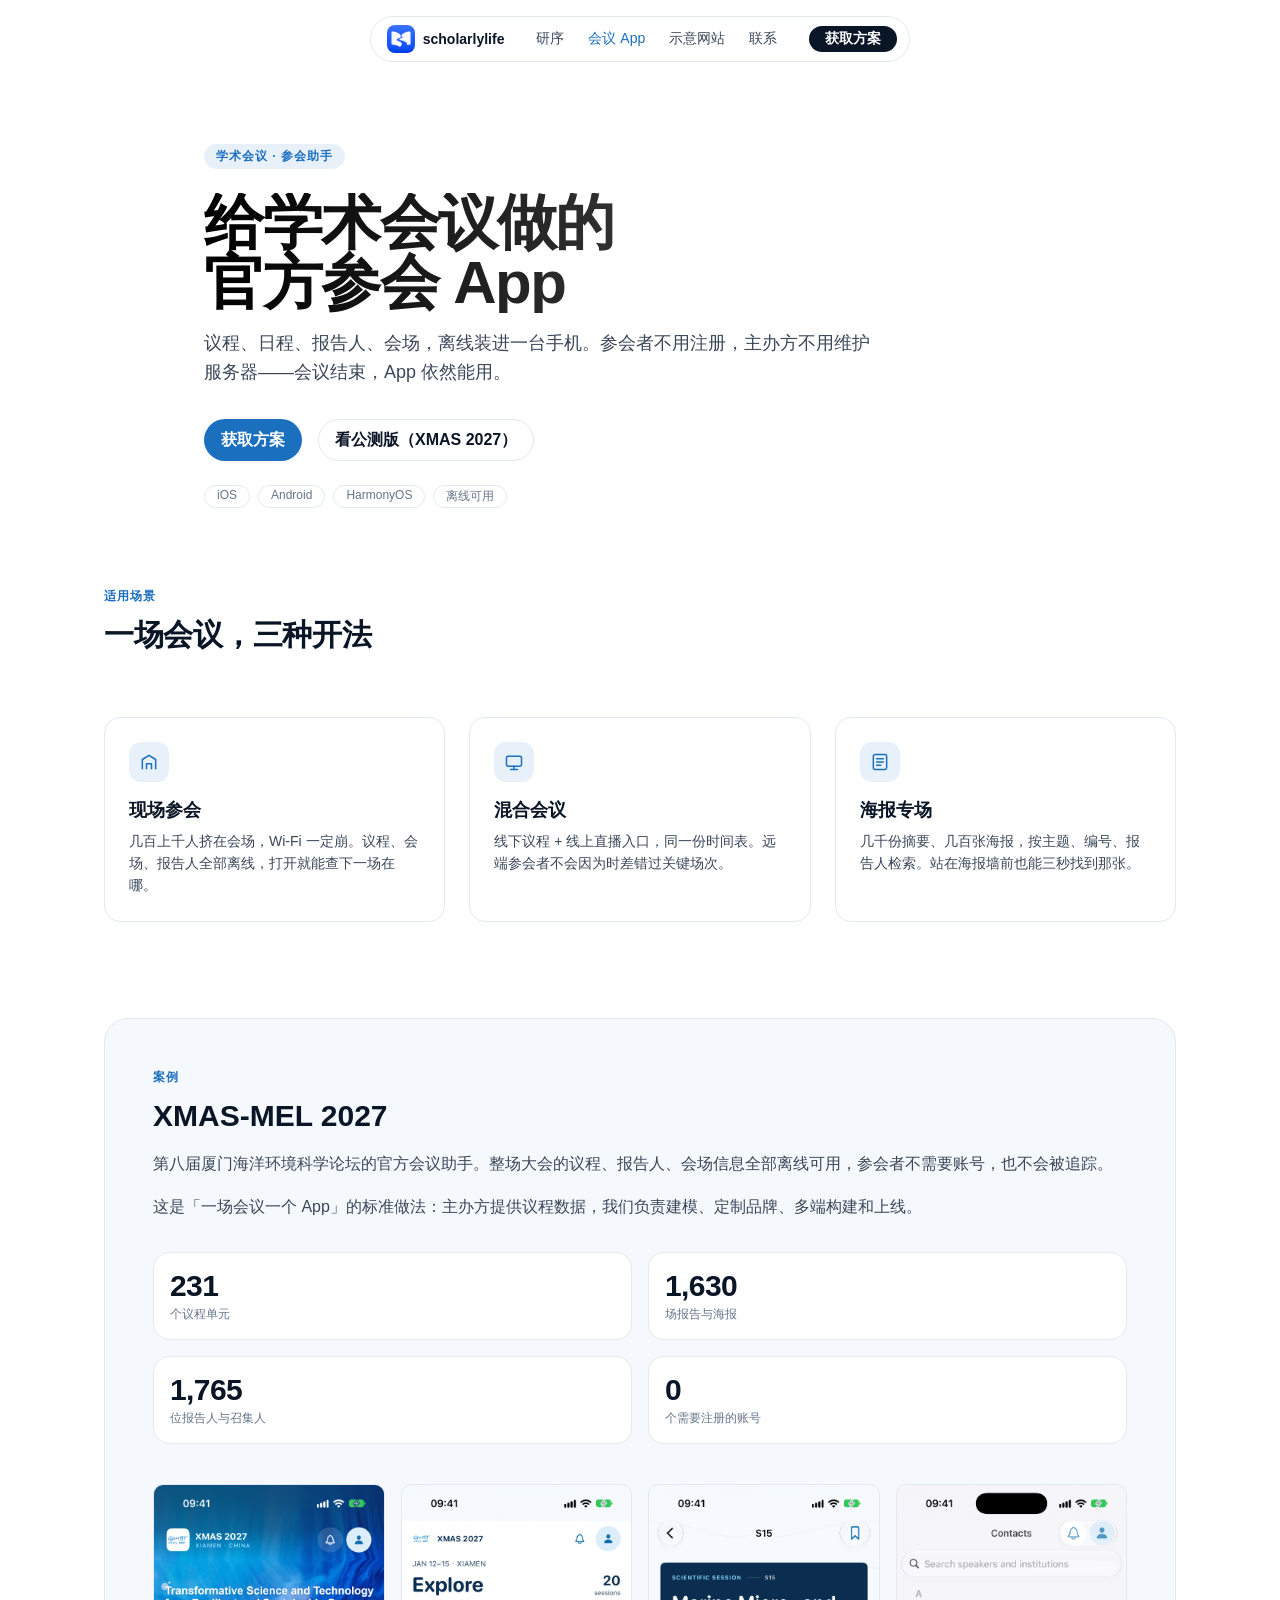
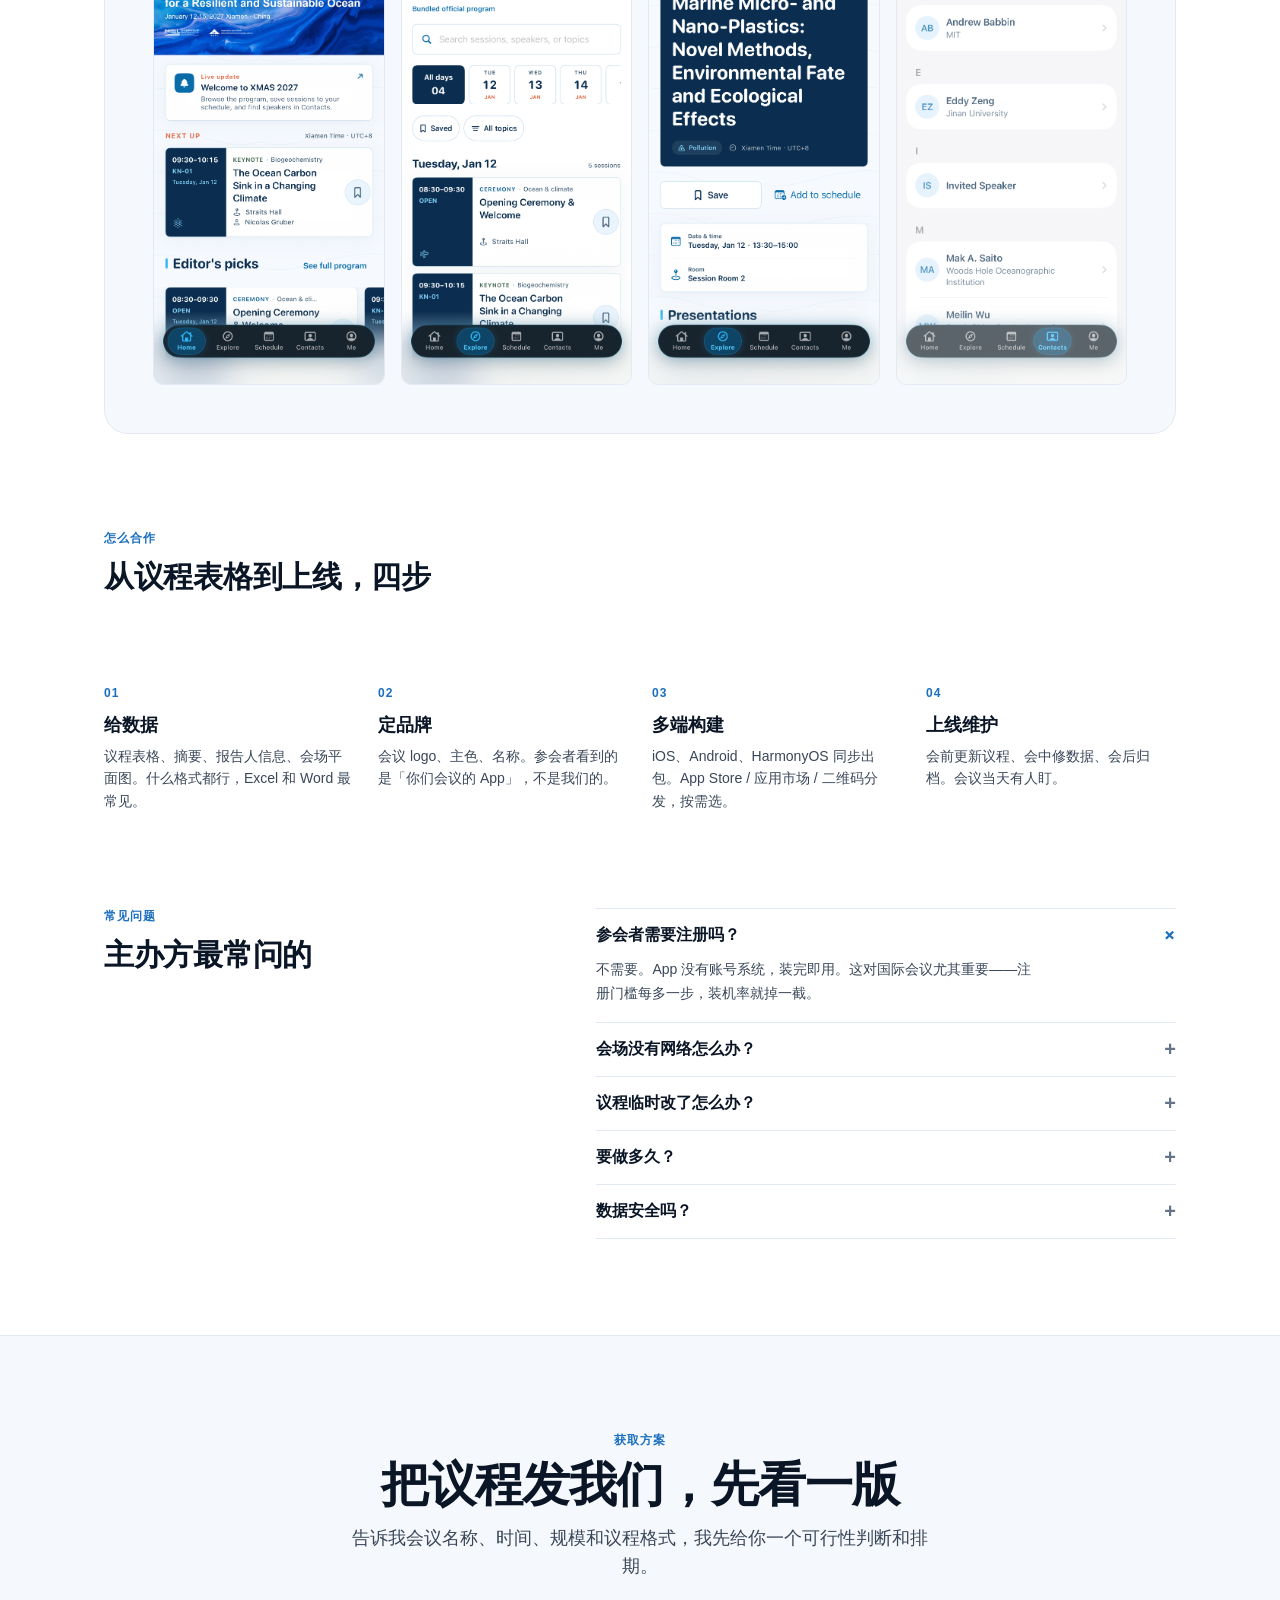
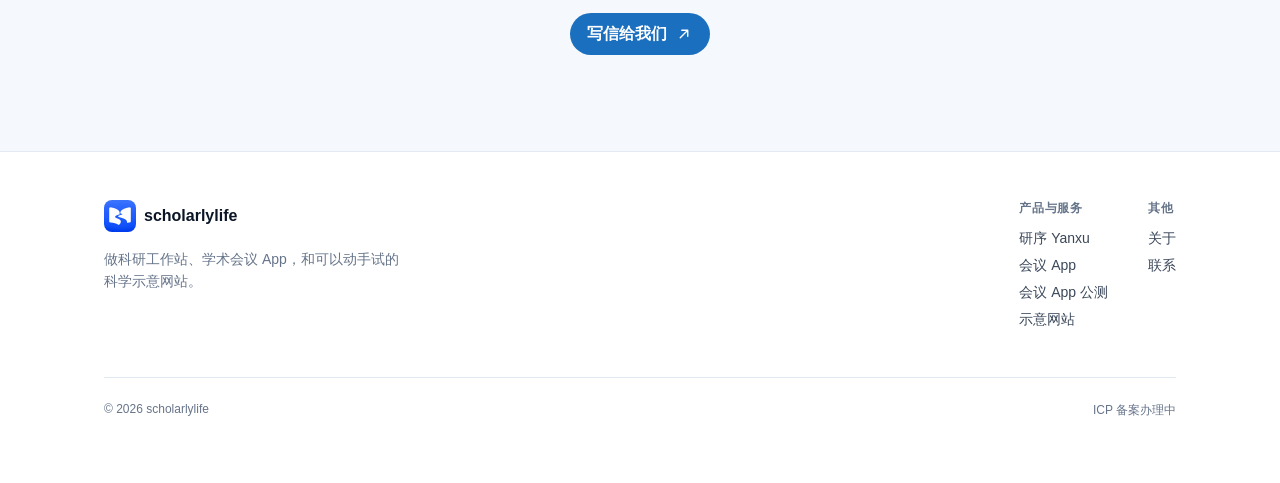
==== conference/index.html @ 8698202a "Split site into three lines: Yanxu, conference app, interactive science sites" ====
<!doctype html>
<html lang="zh-CN">
<head>
<meta charset="utf-8">
<meta name="viewport" content="width=device-width, initial-scale=1">
<title>会议 App — 给学术会议做的官方参会助手 · scholarlylife</title>
<meta name="description" content="给学术会议做的官方参会 App：议程、日程、报告人、会场，离线装进手机。参会者无需注册，主办方不用维护服务器。">
<link rel="icon" href="../assets/xmas-icon.png">
<link rel="stylesheet" href="../styles.css">
</head>
<body>

<nav class="nav">
  <div class="nav-inner">
    <a class="brand" href="../"><img src="../assets/yanxu-icon.png" alt=""><b>scholarlylife</b></a>
    <div class="nav-links">
      <a href="../yanxu/">研序</a>
      <a href="./" class="active">会议 App</a>
      <a href="../studio/">示意网站</a>
      <a href="../#contact">联系</a>
    </div>
    <a class="nav-cta" href="#contact">获取方案</a>
  </div>
</nav>

<header class="page-hero">
  <div class="wrap">
    <span class="eyebrow">学术会议 · 参会助手</span>
    <h1 class="heading-1">给学术会议做的<br>官方参会 App</h1>
    <p class="lede">议程、日程、报告人、会场，离线装进一台手机。参会者不用注册，主办方不用维护服务器——会议结束，App 依然能用。</p>
    <div class="hero-actions">
      <a class="btn btn-primary" href="#contact">获取方案</a>
      <a class="btn btn-ghost" href="https://testflight.apple.com/join/Vf8QCPkp" target="_blank" rel="noopener">看公测版（XMAS 2027）</a>
    </div>
    <div class="tags" style="margin-top:var(--s-300)">
      <span class="tag">iOS</span><span class="tag">Android</span>
      <span class="tag">HarmonyOS</span><span class="tag">离线可用</span>
    </div>
  </div>
</header>

<section style="padding-top:0">
  <div class="wrap">
    <div class="sec-head reveal">
      <div class="kicker">适用场景</div>
      <h2 class="heading-3">一场会议，三种开法</h2>
    </div>
    <div class="scenes">
      <article class="scene reveal">
        <div class="card-ico"><svg viewBox="0 0 24 24" fill="none" stroke="currentColor" stroke-width="1.8" stroke-linecap="round" stroke-linejoin="round"><path d="M4 20V9l8-5 8 5v11"/><path d="M9 20v-6h6v6"/></svg></div>
        <h3>现场参会</h3>
        <p>几百上千人挤在会场，Wi-Fi 一定崩。议程、会场、报告人全部离线，打开就能查下一场在哪。</p>
      </article>
      <article class="scene reveal">
        <div class="card-ico"><svg viewBox="0 0 24 24" fill="none" stroke="currentColor" stroke-width="1.8" stroke-linecap="round" stroke-linejoin="round"><rect x="3" y="5" width="18" height="12" rx="2"/><path d="M8 21h8M12 17v4"/></svg></div>
        <h3>混合会议</h3>
        <p>线下议程 + 线上直播入口，同一份时间表。远端参会者不会因为时差错过关键场次。</p>
      </article>
      <article class="scene reveal">
        <div class="card-ico"><svg viewBox="0 0 24 24" fill="none" stroke="currentColor" stroke-width="1.8" stroke-linecap="round" stroke-linejoin="round"><rect x="4" y="3" width="16" height="18" rx="2"/><path d="M8 8h8M8 12h8M8 16h5"/></svg></div>
        <h3>海报专场</h3>
        <p>几千份摘要、几百张海报，按主题、编号、报告人检索。站在海报墙前也能三秒找到那张。</p>
      </article>
    </div>
  </div>
</section>

<section style="padding-top:0">
  <div class="wrap">
    <div class="case-band reveal">
      <div class="case-head">
        <div>
          <span class="kicker">案例</span>
          <h3>XMAS-MEL 2027</h3>
          <p>第八届厦门海洋环境科学论坛的官方会议助手。整场大会的议程、报告人、会场信息全部离线可用，参会者不需要账号，也不会被追踪。</p>
          <p style="margin-top:var(--s-200)">这是「一场会议一个 App」的标准做法：主办方提供议程数据，我们负责建模、定制品牌、多端构建和上线。</p>
          <div class="case-stats-inline" style="margin-top:var(--s-400)">
            <div><b>231</b><span>个议程单元</span></div>
            <div><b>1,630</b><span>场报告与海报</span></div>
            <div><b>1,765</b><span>位报告人与召集人</span></div>
            <div><b>0</b><span>个需要注册的账号</span></div>
          </div>
        </div>
      </div>
      <div class="case-shots">
        <img src="../assets/xmas-01-home.png" alt="首页">
        <img src="../assets/xmas-02-program.png" alt="议程">
        <img src="../assets/xmas-03-session.png" alt="场次详情">
        <img src="../assets/xmas-04-contacts.png" alt="报告人">
      </div>
    </div>
  </div>
</section>

<section style="padding-top:0">
  <div class="wrap">
    <div class="sec-head reveal">
      <div class="kicker">怎么合作</div>
      <h2 class="heading-3">从议程表格到上线，四步</h2>
    </div>
    <div class="steps4">
      <div class="step reveal"><h3>给数据</h3><p>议程表格、摘要、报告人信息、会场平面图。什么格式都行，Excel 和 Word 最常见。</p></div>
      <div class="step reveal"><h3>定品牌</h3><p>会议 logo、主色、名称。参会者看到的是「你们会议的 App」，不是我们的。</p></div>
      <div class="step reveal"><h3>多端构建</h3><p>iOS、Android、HarmonyOS 同步出包。App Store / 应用市场 / 二维码分发，按需选。</p></div>
      <div class="step reveal"><h3>上线维护</h3><p>会前更新议程、会中修数据、会后归档。会议当天有人盯。</p></div>
    </div>
  </div>
</section>

<section style="padding-top:0" id="faq">
  <div class="wrap faq">
    <div class="reveal">
      <div class="kicker">常见问题</div>
      <h2 class="heading-3">主办方最常问的</h2>
    </div>
    <div class="faq-list reveal">
      <details open><summary>参会者需要注册吗？</summary><p>不需要。App 没有账号系统，装完即用。这对国际会议尤其重要——注册门槛每多一步，装机率就掉一截。</p></details>
      <details><summary>会场没有网络怎么办？</summary><p>不影响。议程、摘要、报告人、会场信息都在安装包里，离线可完成全部核心操作。</p></details>
      <details><summary>议程临时改了怎么办？</summary><p>会前通过版本更新同步；会中可以紧急修数据重新出包，也可以用配置下发做小范围修正。</p></details>
      <details><summary>要做多久？</summary><p>取决于议程规模和定制程度。一场几百场报告的会议，从拿到完整数据到上线通常按周计，具体看排期。</p></details>
      <details><summary>数据安全吗？</summary><p>参会者侧无账号、无追踪。主办方侧的摘要和报告人信息按约定范围使用，不做二次分发。</p></details>
    </div>
  </div>
</section>

<section class="contact" id="contact">
  <div class="wrap inner reveal">
    <div class="kicker">获取方案</div>
    <h2 class="heading-2">把议程发我们，先看一版</h2>
    <p>告诉我会议名称、时间、规模和议程格式，我先给你一个可行性判断和排期。</p>
    <a class="btn btn-primary" href="mailto:jiangzheng0332@163.com?subject=会议%20App%20定制">
      写信给我们
      <svg viewBox="0 0 24 24" width="18" height="18" fill="none" stroke="currentColor" stroke-width="1.8" stroke-linecap="round" stroke-linejoin="round"><path d="M7 17 17 7M9 7h8v8"/></svg>
    </a>
  </div>
</section>

<footer>
  <div class="wrap">
    <div class="foot-grid">
      <div>
        <div class="foot-brand"><img src="../assets/yanxu-icon.png" alt=""><b>scholarlylife</b></div>
        <p>做科研工作站、学术会议 App，和可以动手试的科学示意网站。</p>
      </div>
      <div class="foot-links">
        <div>
          <h4>产品与服务</h4>
          <ul>
            <li><a href="../yanxu/">研序 Yanxu</a></li>
            <li><a href="./">会议 App</a></li>
            <li><a href="https://testflight.apple.com/join/Vf8QCPkp" target="_blank" rel="noopener">会议 App 公测</a></li>
            <li><a href="../studio/">示意网站</a></li>
          </ul>
        </div>
        <div>
          <h4>其他</h4>
          <ul>
            <li><a href="../#about">关于</a></li>
            <li><a href="../#contact">联系</a></li>
          </ul>
        </div>
      </div>
    </div>
    <div class="foot-bottom">
      <span>© 2026 scholarlylife</span>
      <span>ICP 备案办理中</span>
    </div>
  </div>
</footer>

<script>
(function(){
  var els=document.querySelectorAll('.reveal');
  if(!('IntersectionObserver' in window)){els.forEach(function(e){e.classList.add('in')});return}
  var io=new IntersectionObserver(function(entries){
    entries.forEach(function(en){
      if(en.isIntersecting){en.target.classList.add('in');io.unobserve(en.target)}
    });
  },{rootMargin:'0px 0px -10% 0px',threshold:0.1});
  els.forEach(function(e){io.observe(e)});
})();
</script>
</body>
</html>
---- styles.css ----
:root{
  --ink:#0A1526; --ink-2:#3A4759; --ink-3:#66748A;
  --line:#E3E9F2; --bg:#FFFFFF; --bg-2:#F5F8FC; --bg-3:#0B1B33;
  --blue:#1B6FBF; --blue-2:#2E86C1; --blue-soft:#E8F1FA;
  --s-25:2px; --s-50:4px; --s-75:8px; --s-100:12px; --s-200:16px;
  --s-300:24px; --s-400:32px; --s-500:40px; --s-600:48px; --s-700:64px;
  --s-800:80px; --s-900:96px;
  --r-card:16px; --r-pill:999px;
  --ease:cubic-bezier(.22,1,.36,1);
  --font:"Manrope","SF Pro Text","PingFang SC","Hiragino Sans GB","Microsoft YaHei",sans-serif;
}
*{box-sizing:border-box;margin:0;padding:0}
html{scroll-behavior:smooth}
body{font-family:var(--font);background:var(--bg);color:var(--ink);-webkit-font-smoothing:antialiased;overflow-x:hidden}
img{max-width:100%;display:block}
a{color:inherit;text-decoration:none}

.heading-1{font-size:60px;line-height:1;font-weight:600;letter-spacing:-.025em}
.heading-2{font-size:48px;line-height:1;font-weight:600;letter-spacing:-.02em}
.heading-3{font-size:30px;line-height:1.2;font-weight:600;letter-spacing:-.01em}
.title-2{font-size:18px;line-height:1.55;font-weight:500}
.title-5{font-size:12px;line-height:1.33;font-weight:500}
.body-3{font-size:16px;line-height:1.5}
.body-6{font-size:14px;line-height:1.43}
.caption-4{font-size:12px;line-height:1.33;font-weight:500}
@media (max-width:900px){.heading-1{font-size:48px}.heading-2{font-size:34px}.heading-3{font-size:26px}}

.wrap{max-width:1120px;margin:0 auto;padding:0 var(--s-300)}

.nav{position:fixed;top:var(--s-200);left:0;right:0;z-index:60;display:flex;justify-content:center;padding:0 var(--s-200)}
.nav-inner{display:flex;align-items:center;gap:var(--s-400);padding:var(--s-75) var(--s-100) var(--s-75) var(--s-200);
  background:rgba(255,255,255,.84);backdrop-filter:blur(18px);-webkit-backdrop-filter:blur(18px);
  border:1px solid var(--line);border-radius:var(--r-pill)}
.brand{display:flex;align-items:center;gap:var(--s-75)}
.brand img{width:28px;height:28px;border-radius:8px}
.brand b{font-size:14px;font-weight:600}
.nav-links{display:flex;align-items:center;gap:var(--s-300)}
.nav-links a{font-size:14px;font-weight:500;color:var(--ink-2);transition:color .3s var(--ease)}
.nav-links a:hover{color:var(--blue)}
.nav-cta{font-size:14px;font-weight:600;color:#fff;background:var(--ink);padding:var(--s-50) var(--s-200);
  border-radius:var(--r-pill);transition:background .3s var(--ease)}
.nav-cta:hover{background:var(--blue)}
@media (max-width:760px){.nav-links{display:none}.nav-inner{gap:var(--s-200)}}

.btn{display:inline-flex;align-items:center;gap:var(--s-75);padding:var(--s-75) var(--s-200);
  border-radius:var(--r-pill);font-size:16px;font-weight:600;line-height:1.5;border:1px solid transparent;
  transition:transform .5s var(--ease),background .3s var(--ease),border-color .3s var(--ease)}
.btn-primary{background:var(--blue);color:#fff}
.btn-primary:hover{background:#155C9E;transform:translateY(-2px)}
.btn-ghost{border-color:var(--line);background:#fff}
.btn-ghost:hover{border-color:var(--ink-3);transform:translateY(-2px)}

.hero{padding:calc(var(--s-900) + var(--s-600)) 0 var(--s-800)}
.hero-grid{display:grid;grid-template-columns:1.05fr .95fr;gap:var(--s-700);align-items:center}
.eyebrow{display:inline-flex;align-items:center;gap:var(--s-50);font-size:12px;font-weight:600;
  letter-spacing:.08em;text-transform:uppercase;color:var(--blue);background:var(--blue-soft);
  padding:var(--s-50) var(--s-100);border-radius:var(--r-pill)}
.hero h1{margin:var(--s-300) 0 var(--s-200);max-width:680px;text-wrap:balance;
  background:linear-gradient(90deg,#000 0%,#666 100%);
  -webkit-background-clip:text;background-clip:text;color:transparent}
.hero .lede{max-width:600px;color:var(--ink-2);font-size:18px;line-height:1.6;text-wrap:pretty}
.hero-actions{display:flex;gap:var(--s-200);margin-top:var(--s-400);flex-wrap:wrap}

.stage{position:relative;display:flex;justify-content:center}
.phone{width:300px;border-radius:36px;background:#0B1B33;padding:10px;
  box-shadow:0 40px 80px -32px rgba(11,27,51,.45),0 0 0 1px rgba(255,255,255,.06) inset}
.phone img{border-radius:28px}
.float-card{position:absolute;bottom:var(--s-400);left:calc(50% - 240px);background:#fff;border:1px solid var(--line);
  border-radius:var(--r-card);padding:var(--s-200);box-shadow:0 24px 48px -24px rgba(11,27,51,.3);
  display:flex;align-items:center;gap:var(--s-100)}
.float-card b{display:block;font-size:20px;line-height:1.1;font-weight:600}
.float-card span{font-size:12px;color:var(--ink-3)}
@media (max-width:980px){
  .hero-grid{grid-template-columns:1fr;gap:var(--s-600)}
  .float-card{left:var(--s-200);bottom:var(--s-200)}
}

.stats{border-top:1px solid var(--line);border-bottom:1px solid var(--line);background:var(--bg-2)}
.stats-grid{display:grid;grid-template-columns:repeat(4,1fr);gap:var(--s-300);padding:var(--s-600) var(--s-300)}
.stat b{display:block;font-size:36px;line-height:1.1;font-weight:600;letter-spacing:-.02em}
.stat span{display:block;margin-top:var(--s-75);font-size:14px;color:var(--ink-3)}
@media (max-width:760px){.stats-grid{grid-template-columns:repeat(2,1fr)}}

section{padding:var(--s-900) 0}
.sec-head{max-width:680px;margin-bottom:var(--s-700)}
.sec-head h2{text-wrap:balance}
.sec-head p{margin-top:var(--s-200);color:var(--ink-2);font-size:18px;line-height:1.55;text-wrap:pretty}
.kicker{font-size:12px;font-weight:600;letter-spacing:.08em;text-transform:uppercase;color:var(--blue);margin-bottom:var(--s-100)}

.featured{display:grid;grid-template-columns:1.45fr .55fr;gap:var(--s-700);align-items:end}
.featured-side{display:flex;flex-direction:column;align-items:flex-start;gap:var(--s-300)}
.featured-copy{padding-top:var(--s-200)}
.featured-copy h3{font-size:30px;line-height:1.2;font-weight:600;margin:var(--s-100) 0 var(--s-200)}
.featured-copy p{color:var(--ink-2);font-size:16px;line-height:1.65;text-wrap:pretty}
.feat-list{list-style:none;margin:var(--s-300) 0;display:flex;flex-direction:column;gap:var(--s-100)}
.feat-list li{display:flex;gap:var(--s-100);font-size:14px;line-height:1.5;color:var(--ink-2)}
.feat-list svg{width:16px;height:16px;flex:none;margin-top:3px;color:var(--blue)}
.tags{display:flex;gap:var(--s-75);flex-wrap:wrap;margin-top:var(--s-200)}
.tag{font-size:12px;font-weight:500;color:var(--ink-3);border:1px solid var(--line);border-radius:var(--r-pill);padding:var(--s-25) var(--s-100)}
.shot-grid{display:grid;grid-template-columns:1fr 1fr;gap:var(--s-200)}
.shot-grid.four{grid-template-columns:repeat(4,1fr);margin-top:var(--s-700)}
.shot-grid figure{background:var(--bg-2);border:1px solid var(--line);border-radius:var(--r-card);padding:var(--s-100)}
.shot-grid.four figure{padding:var(--s-75)}
.shot-grid img{border-radius:10px}
@media (max-width:900px){.featured{grid-template-columns:1fr}.shot-grid.four{grid-template-columns:1fr 1fr}}

.cards{display:grid;grid-template-columns:repeat(3,1fr);gap:var(--s-300)}
.card{display:flex;flex-direction:column;gap:var(--s-200);padding:var(--s-300);
  border:1px solid var(--line);border-radius:var(--r-card);background:#fff;
  transition:transform .5s var(--ease),box-shadow .5s var(--ease),border-color .3s var(--ease)}
.card:hover{transform:translateY(-4px);box-shadow:0 24px 48px -32px rgba(11,27,51,.35);border-color:#CFDCEA}
.card-top{display:flex;align-items:center;justify-content:space-between}
.card-ico{width:40px;height:40px;border-radius:12px;background:var(--blue-soft);color:var(--blue);
  display:grid;place-items:center}
.card-ico svg{width:20px;height:20px}
.card .state{font-size:12px;font-weight:500;color:var(--ink-3);background:var(--bg-2);
  border:1px solid var(--line);border-radius:var(--r-pill);padding:var(--s-25) var(--s-100)}
.card h3{font-size:20px;font-weight:600}
.card p{font-size:14px;line-height:1.6;color:var(--ink-2);flex:1}
.card a{font-size:14px;font-weight:600;color:var(--blue);display:inline-flex;align-items:center;gap:var(--s-50)}
.card a svg{width:14px;height:14px;transition:transform .3s var(--ease)}
.card a:hover svg{transform:translateX(3px)}
@media (max-width:900px){.cards{grid-template-columns:1fr}}

.band{background:var(--bg-3);color:#fff}
.band-grid{display:grid;grid-template-columns:1fr 1fr;gap:var(--s-700);align-items:center}
.band h2{color:#fff}
.band .kicker{color:#8FC4EE}
.band p{color:#B9C6D8;font-size:16px;line-height:1.7}
.band a{color:#8FC4EE;text-decoration:underline;text-underline-offset:3px}
@media (max-width:900px){.band-grid{grid-template-columns:1fr;gap:var(--s-500)}}

.contact{background:var(--bg-2);border-top:1px solid var(--line);text-align:center}
.contact .inner{max-width:640px;margin:0 auto}
.contact h2{margin-bottom:var(--s-200)}
.contact p{color:var(--ink-2);font-size:18px;line-height:1.55;margin-bottom:var(--s-400)}

footer{border-top:1px solid var(--line);padding:var(--s-600) 0 var(--s-700)}
.foot-grid{display:flex;justify-content:space-between;gap:var(--s-500);flex-wrap:wrap}
.foot-brand{display:flex;align-items:center;gap:var(--s-75);margin-bottom:var(--s-200)}
.foot-brand img{width:32px;height:32px;border-radius:8px}
.foot-brand b{font-size:16px;font-weight:600}
footer p{font-size:14px;color:var(--ink-3);line-height:1.6;max-width:38ch}
.foot-links{display:flex;gap:var(--s-500);flex-wrap:wrap}
.foot-links h4{font-size:12px;font-weight:600;letter-spacing:.06em;text-transform:uppercase;color:var(--ink-3);margin-bottom:var(--s-100)}
.foot-links ul{list-style:none;display:flex;flex-direction:column;gap:var(--s-75)}
.foot-links a{font-size:14px;color:var(--ink-2)}
.foot-links a:hover{color:var(--blue)}
.foot-bottom{display:flex;justify-content:space-between;gap:var(--s-300);flex-wrap:wrap;
  margin-top:var(--s-600);padding-top:var(--s-300);border-top:1px solid var(--line);font-size:12px;color:var(--ink-3)}

.reveal{opacity:0;transform:translateY(32px);transition:opacity .7s var(--ease),transform .7s var(--ease)}
.reveal.in{opacity:1;transform:none}
@media (prefers-reduced-motion:reduce){
  .reveal{opacity:1;transform:none;transition:none}
  .btn:hover,.card:hover{transform:none}
}

/* ---- brand layout: centered hero + two products ---- */
.hero-center{text-align:center}
.hero-center .wrap{max-width:880px}
.hero-center h1{margin-left:auto;margin-right:auto}
.hero-center .lede{margin-left:auto;margin-right:auto;max-width:600px}
.hero-center .hero-actions{justify-content:center}

.duo{display:grid;grid-template-columns:1fr 1fr;gap:var(--s-300);padding-top:var(--s-400);padding-bottom:var(--s-800)}
.duo-card{display:flex;align-items:center;gap:var(--s-200);padding:var(--s-300);
  background:#fff;border:1px solid var(--line);border-radius:var(--r-card);
  transition:transform .5s var(--ease),box-shadow .5s var(--ease),border-color .3s var(--ease)}
.duo-card:hover{transform:translateY(-4px);box-shadow:0 24px 48px -32px rgba(11,27,51,.35);border-color:#CFDCEA}
.duo-card img{width:56px;height:56px;border-radius:14px;flex:none}
.duo-card h3{font-size:20px;font-weight:600;margin-bottom:var(--s-25)}
.duo-card p{font-size:14px;line-height:1.5;color:var(--ink-2)}
.duo-card svg{width:18px;height:18px;flex:none;color:var(--ink-3);transition:transform .3s var(--ease),color .3s var(--ease)}
.duo-card:hover svg{transform:translateX(4px);color:var(--blue)}
@media (max-width:760px){.duo{grid-template-columns:1fr}}

.split{display:grid;grid-template-columns:1.05fr .95fr;gap:var(--s-700);align-items:center}
.split.reverse{grid-template-columns:.95fr 1.05fr}
.split-copy h3{font-size:30px;line-height:1.2;font-weight:600;margin-bottom:var(--s-200)}
.split-copy p{color:var(--ink-2);font-size:16px;line-height:1.7;text-wrap:pretty}
@media (max-width:900px){.split,.split.reverse{grid-template-columns:1fr;gap:var(--s-600)}}

.feature-cards{display:grid;grid-template-columns:1fr;gap:var(--s-200)}
.fcard{background:#fff;border:1px solid var(--line);border-radius:var(--r-card);padding:var(--s-300);
  transition:border-color .3s var(--ease)}
.fcard:hover{border-color:#CFDCEA}
.fcard h4{font-size:18px;font-weight:600;margin:var(--s-200) 0 var(--s-75)}
.fcard p{font-size:14px;line-height:1.6;color:var(--ink-2)}

.privacy-strip{margin-top:var(--s-700);display:flex;align-items:center;justify-content:space-between;
  gap:var(--s-500);background:var(--blue-soft);border-radius:var(--r-card);padding:var(--s-400)}
.privacy-strip h4{font-size:18px;font-weight:600;margin-bottom:var(--s-75)}
.privacy-strip p{font-size:14px;line-height:1.6;color:var(--ink-2);max-width:60ch}
@media (max-width:760px){.privacy-strip{flex-direction:column;align-items:flex-start}}

.case-stats{display:grid;grid-template-columns:1fr 1fr;gap:var(--s-300)}
.case-stats div{background:var(--bg-2);border:1px solid var(--line);border-radius:var(--r-card);padding:var(--s-300)}
.case-stats b{display:block;font-size:36px;line-height:1.1;font-weight:600;letter-spacing:-.02em}
.case-stats span{display:block;margin-top:var(--s-75);font-size:14px;color:var(--ink-3)}

#conference .shot-grid.four{margin-bottom:var(--s-700)}

/* duo cards with beta pills */
.duo-card{align-items:flex-start}
.duo-title h3{transition:color .3s var(--ease)}
.duo-title:hover h3{color:var(--blue)}
.duo-beta{display:inline-flex;align-items:center;gap:6px;margin-top:var(--s-100);
  font-size:12px;font-weight:600;color:var(--blue);
  background:var(--blue-soft);border-radius:var(--r-pill);padding:var(--s-50) var(--s-100);
  transition:background .3s var(--ease),color .3s var(--ease)}
.duo-beta:hover{background:var(--blue);color:#fff}
.duo-beta svg{width:12px;height:12px}
.cta-row{display:flex;gap:var(--s-200);flex-wrap:wrap;margin-top:var(--s-300)}

.duo-card{align-items:center}
.duo-text{flex:1}
.duo-beta{margin-top:0;flex:none}
@media (max-width:760px){.duo-card{flex-wrap:wrap}.duo-beta{margin-left:72px}}

/* ================= P0 subpages ================= */
.page-hero{padding:calc(var(--s-900) + var(--s-600)) 0 var(--s-800)}
.page-hero .wrap{max-width:920px}
.page-hero h1{margin:var(--s-300) 0 var(--s-200);text-wrap:balance;
  background:linear-gradient(90deg,#000 0%,#666 100%);
  -webkit-background-clip:text;background-clip:text;color:transparent}
.page-hero .lede{max-width:680px;color:var(--ink-2);font-size:18px;line-height:1.6;text-wrap:pretty}
.page-hero .hero-actions{margin-top:var(--s-400)}

.scenes{display:grid;grid-template-columns:repeat(3,1fr);gap:var(--s-300)}
.scene{padding:var(--s-300);border:1px solid var(--line);border-radius:var(--r-card);background:#fff;
  transition:transform .5s var(--ease),box-shadow .5s var(--ease),border-color .3s var(--ease)}
.scene:hover{transform:translateY(-4px);box-shadow:0 24px 48px -32px rgba(11,27,51,.35);border-color:#CFDCEA}
.scene h3{font-size:18px;font-weight:600;margin:var(--s-200) 0 var(--s-75)}
.scene p{font-size:14px;line-height:1.6;color:var(--ink-2)}
@media (max-width:900px){.scenes{grid-template-columns:1fr}}

.steps4{display:grid;grid-template-columns:repeat(4,1fr);gap:var(--s-300);counter-reset:s4}
.steps4 .step{padding-top:var(--s-300)}
.steps4 .step::before{counter-increment:s4;content:"0" counter(s4);
  font-size:12px;font-weight:600;letter-spacing:.08em;color:var(--blue)}
.steps4 .step h3{margin-top:var(--s-100)}
.step h3{font-size:18px;font-weight:600;margin-bottom:var(--s-75)}
.step p{font-size:14px;line-height:1.6;color:var(--ink-2)}
@media (max-width:900px){.steps4{grid-template-columns:1fr 1fr}}
@media (max-width:600px){.steps4{grid-template-columns:1fr}}

/* FAQ */
.faq{display:grid;grid-template-columns:.85fr 1.15fr;gap:var(--s-700)}
.faq-list{display:flex;flex-direction:column;border-top:1px solid var(--line)}
details{border-bottom:1px solid var(--line);padding:var(--s-200) 0}
summary{cursor:pointer;list-style:none;display:flex;justify-content:space-between;align-items:flex-start;
  gap:var(--s-200);font-size:16px;font-weight:600}
summary::-webkit-details-marker{display:none}
summary::marker{content:""}
summary::after{content:"+";font-size:20px;line-height:1;color:var(--ink-3);
  flex:none;transition:transform .3s var(--ease),color .3s var(--ease)}
details[open] summary::after{content:"+";transform:rotate(45deg);color:var(--blue)}
details p{margin-top:var(--s-100);font-size:14px;line-height:1.7;color:var(--ink-2);max-width:56ch}
@media (max-width:860px){.faq{grid-template-columns:1fr;gap:var(--s-500)}}

.case-band{background:var(--bg-2);border:1px solid var(--line);border-radius:24px;padding:var(--s-600)}
.case-head{display:grid;grid-template-columns:1fr;gap:var(--s-400)}
.case-head h3{font-size:30px;line-height:1.2;font-weight:600;margin:var(--s-100) 0 var(--s-200)}
.case-head p{font-size:16px;line-height:1.7;color:var(--ink-2)}
@media (max-width:900px){.case-head{gap:var(--s-400)}}
.case-stats-inline{display:grid;grid-template-columns:1fr 1fr;gap:var(--s-200)}
.case-stats-inline div{background:#fff;border:1px solid var(--line);border-radius:var(--r-card);padding:var(--s-200)}
.case-stats-inline b{display:block;font-size:30px;line-height:1.1;font-weight:600;letter-spacing:-.02em}
.case-stats-inline span{display:block;margin-top:var(--s-50);font-size:12px;color:var(--ink-3)}
.case-shots{display:grid;grid-template-columns:repeat(4,1fr);gap:var(--s-200);margin-top:var(--s-500)}
.case-shots img{border-radius:10px;border:1px solid var(--line)}
@media (max-width:900px){.case-shots{grid-template-columns:1fr 1fr}}

.case-visual{margin-top:var(--s-500)}
.case-visual img{width:100%;border-radius:12px;border:1px solid var(--line)}

.case-teaser-wide{grid-column:span 2;display:block;border-radius:var(--r-card);overflow:hidden;border:1px solid var(--line)}
.case-teaser-wide img{width:100%;display:block}

.prose{max-width:720px}
.prose p{font-size:16px;line-height:1.75;color:var(--ink-2);text-wrap:pretty}
.prose p + p{margin-top:var(--s-200)}
.prose h3{font-size:20px;font-weight:600;margin:var(--s-500) 0 var(--s-100)}

.pill-list{display:flex;gap:var(--s-75);flex-wrap:wrap}

/* ---- homepage trio ---- */
.trio{display:grid;grid-template-columns:repeat(3,1fr);gap:var(--s-300);padding-bottom:var(--s-800)}
.trio-card{display:flex;flex-direction:column;gap:var(--s-200);padding:var(--s-300);
  background:#fff;border:1px solid var(--line);border-radius:var(--r-card);
  transition:transform .5s var(--ease),box-shadow .5s var(--ease),border-color .3s var(--ease)}
.trio-card:hover{transform:translateY(-4px);box-shadow:0 24px 48px -32px rgba(11,27,51,.35);border-color:#CFDCEA}
.trio-top{display:flex;align-items:center;justify-content:space-between;gap:var(--s-100)}
.trio-top img{width:48px;height:48px;border-radius:12px}
.trio-glyph{width:48px;height:48px;border-radius:12px;background:var(--blue-soft);color:var(--blue);display:grid;place-items:center}
.trio-glyph svg{width:24px;height:24px}
.trio-tag{font-size:12px;font-weight:500;color:var(--ink-3);background:var(--bg-2);
  border:1px solid var(--line);border-radius:var(--r-pill);padding:var(--s-25) var(--s-100)}
.trio-card h3{font-size:20px;font-weight:600}
.trio-card p{font-size:14px;line-height:1.6;color:var(--ink-2);flex:1}
.trio-foot{display:flex;align-items:center;justify-content:space-between;gap:var(--s-100);
  font-size:12px;color:var(--ink-3)}
.trio-card .arrow{color:var(--ink-3);transition:transform .3s var(--ease),color .3s var(--ease)}
.trio-card:hover .arrow{transform:translateX(4px);color:var(--blue)}
@media (max-width:900px){.trio{grid-template-columns:1fr}}

/* ---- case teaser ---- */
.case-teaser{display:grid;grid-template-columns:1fr 1fr;gap:var(--s-700);align-items:center;
  padding:var(--s-600) 0;border-top:1px solid var(--line)}
.case-teaser:first-of-type{border-top:0}
.case-teaser-copy h3{font-size:30px;line-height:1.2;font-weight:600;margin:var(--s-100) 0 var(--s-200)}
.case-teaser-copy p{font-size:16px;line-height:1.7;color:var(--ink-2);max-width:48ch}
.text-link{display:inline-flex;align-items:center;gap:var(--s-75);margin-top:var(--s-300);
  font-size:16px;font-weight:600;color:var(--blue)}
.text-link span{transition:transform .3s var(--ease)}
.text-link:hover span{transform:translateX(4px)}
.case-teaser-shots{display:grid;grid-template-columns:1fr 1fr;gap:var(--s-200)}
.case-teaser-shots img{border-radius:12px;border:1px solid var(--line)}
.glyph-panel{grid-column:span 2;display:flex;flex-direction:column;align-items:center;justify-content:center;
  gap:var(--s-200);padding:var(--s-600);background:var(--bg-2);border:1px solid var(--line);border-radius:var(--r-card);
  color:var(--blue)}
.glyph-panel svg{width:64px;height:64px}
.glyph-panel span{font-size:14px;font-weight:500;color:var(--ink-2)}
@media (max-width:900px){.case-teaser{grid-template-columns:1fr;gap:var(--s-400)}}

/* 4-up feature cards on subpages */
.feature-cards4{display:grid;grid-template-columns:repeat(4,1fr);gap:var(--s-200)}
@media (max-width:1000px){.feature-cards4{grid-template-columns:1fr 1fr}}
@media (max-width:640px){.feature-cards4{grid-template-columns:1fr}}
.nav-links a.active{color:var(--blue)}

/* overflow guards: grid tracks must be able to shrink below image intrinsic width */
.case-teaser,.case-teaser-shots,.case-shots,.case-head,.case-visual,.trio,.scenes,.stats-grid,.feature-cards4,.steps4,.faq,.band-grid,.shot-grid,.case-stats-inline{
  grid-template-columns:repeat(auto-fit,minmax(0,1fr));
}
.case-teaser{grid-template-columns:repeat(2,minmax(0,1fr))}
.case-teaser-shots{grid-template-columns:repeat(2,minmax(0,1fr))}
.case-shots{grid-template-columns:repeat(4,minmax(0,1fr))}
.trio{grid-template-columns:repeat(3,minmax(0,1fr))}
.scenes{grid-template-columns:repeat(3,minmax(0,1fr))}
.stats-grid{grid-template-columns:repeat(4,minmax(0,1fr))}
.band-grid{grid-template-columns:repeat(2,minmax(0,1fr))}
.case-stats-inline{grid-template-columns:repeat(2,minmax(0,1fr))}
.faq{grid-template-columns:.85fr 1.15fr}
.case-teaser > *,.case-teaser-shots > *,.case-shots > *,.case-head > *,.trio > *,.scenes > *,.case-stats-inline > *{min-width:0}
.case-teaser-shots img,.case-shots img,.case-visual img,.case-teaser-wide img,.shot-grid img{width:100%;height:auto}
@media (max-width:900px){
  .case-teaser{grid-template-columns:minmax(0,1fr)}
  .trio,.scenes,.band-grid,.faq{grid-template-columns:minmax(0,1fr)}
  .case-shots{grid-template-columns:repeat(2,minmax(0,1fr))}
}
@media (max-width:760px){
  .stats-grid{grid-template-columns:repeat(2,minmax(0,1fr))}
  .steps4{grid-template-columns:repeat(2,minmax(0,1fr))}
}
@media (max-width:600px){
  .steps4{grid-template-columns:minmax(0,1fr)}
  .case-shots{grid-template-columns:repeat(2,minmax(0,1fr))}
}

@media (max-width:600px){
  .case-stats-inline b{font-size:22px;letter-spacing:0}
  .case-stats-inline div{padding:var(--s-200)}
  .case-band{padding:var(--s-300)}
}

/* feature cards must wrap before they get narrow */
.feature-cards4{grid-template-columns:repeat(4,minmax(0,1fr))}
@media (max-width:1100px){.feature-cards4{grid-template-columns:repeat(2,minmax(0,1fr))}}
@media (max-width:600px){.feature-cards4{grid-template-columns:minmax(0,1fr)}}
@media (max-width:600px){.case-stats-inline{grid-template-columns:minmax(0,1fr)}}
@media (min-width:901px){.case-teaser{grid-template-columns:.86fr 1.14fr}}
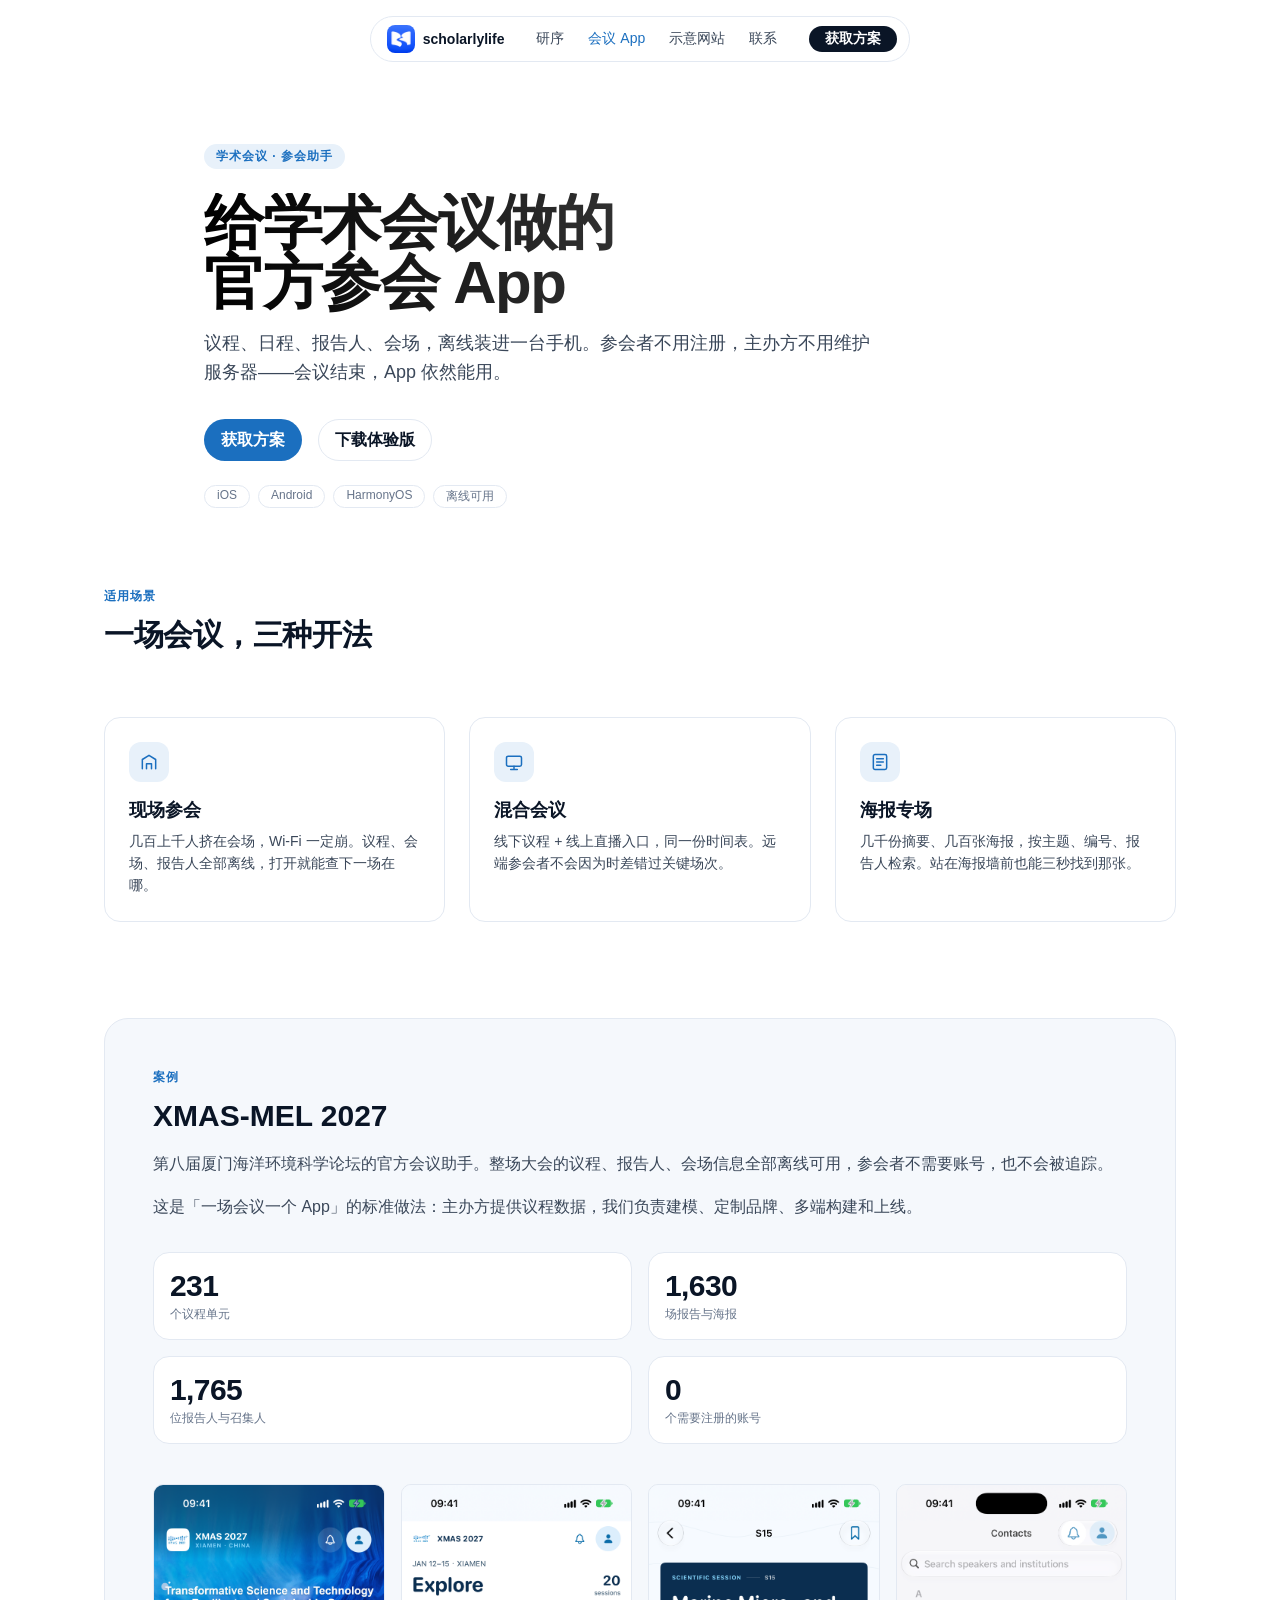
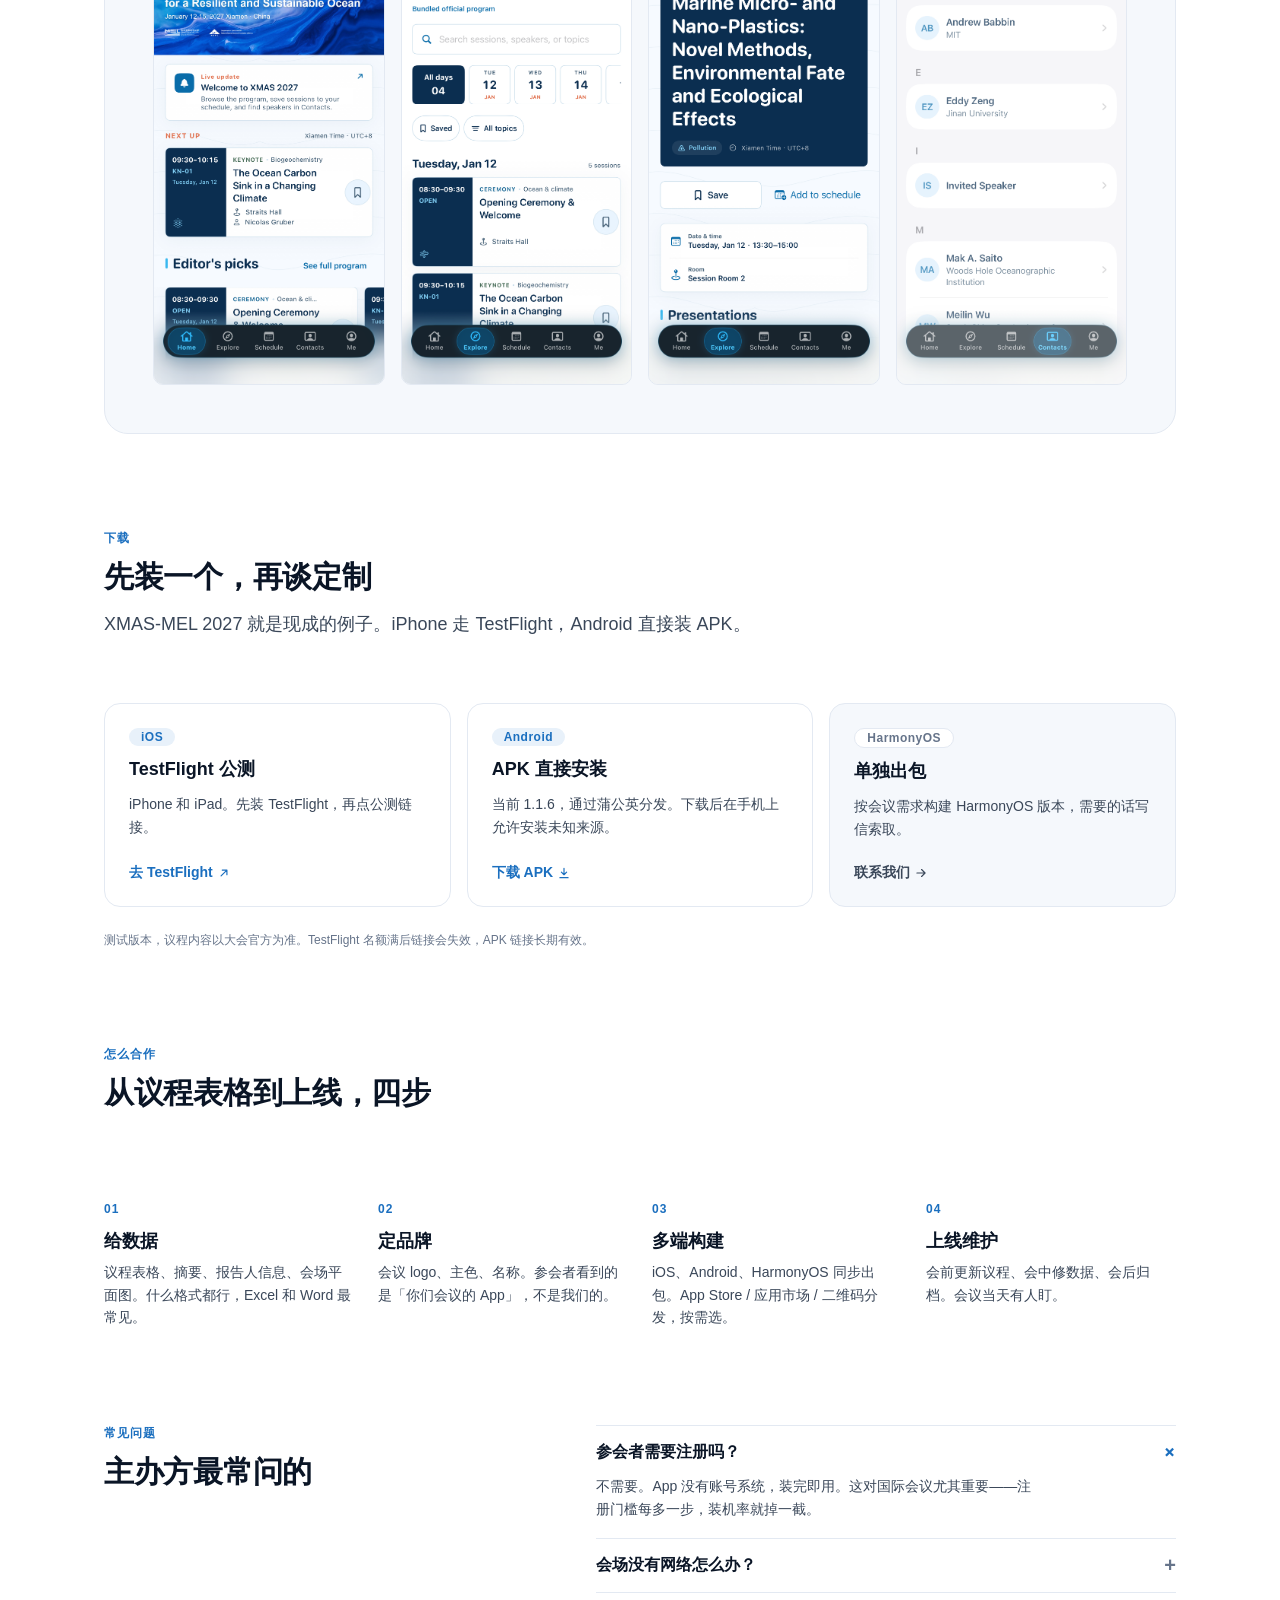
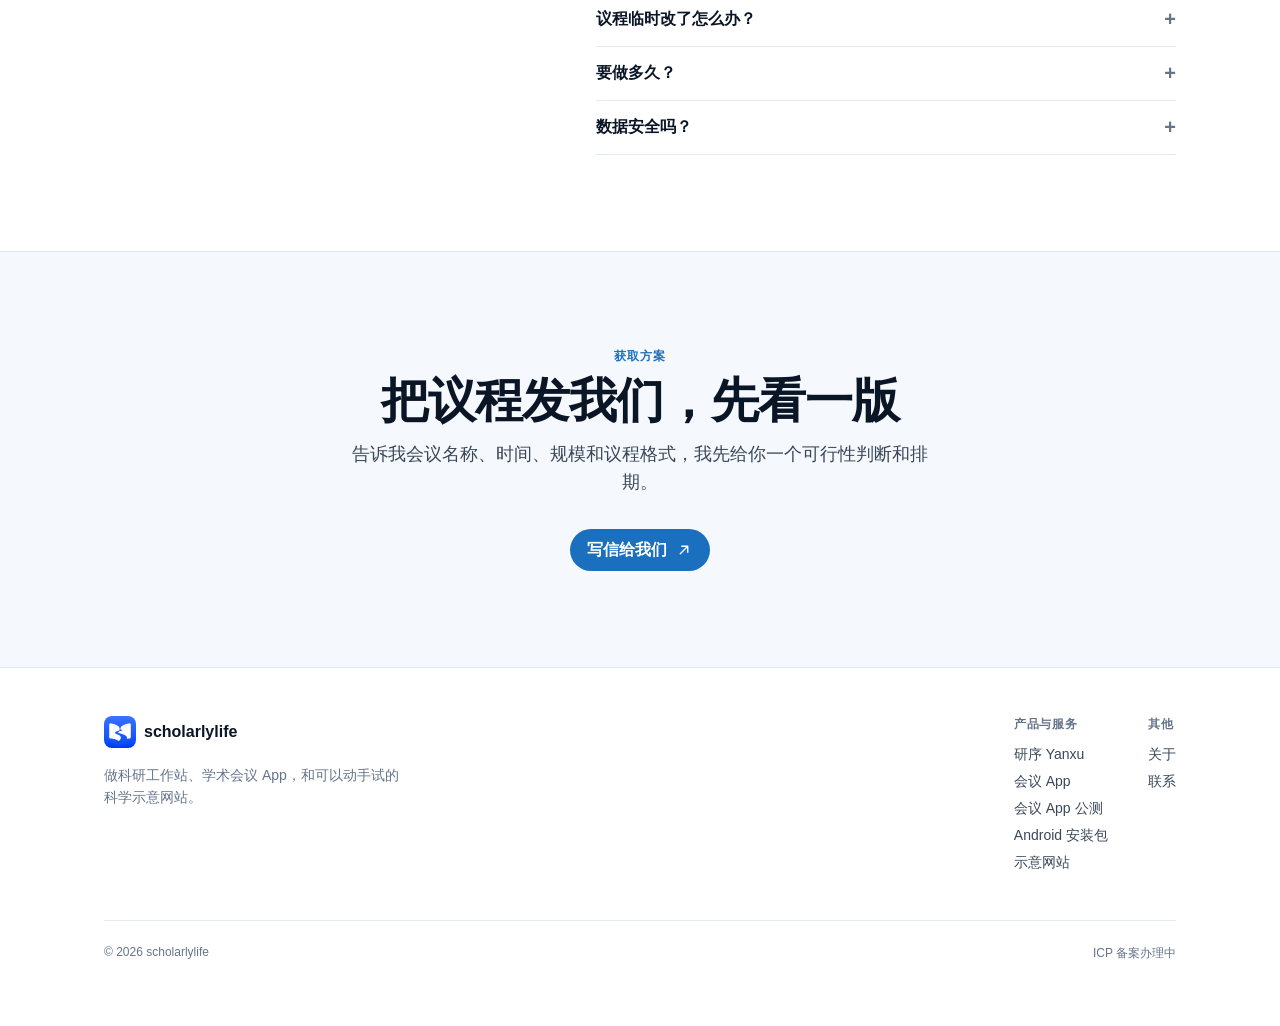
==== commit 2a91721c: "Add XMAS Android APK download via Pgyer" ====
--- a/conference/index.html
+++ b/conference/index.html
@@ -30,7 +30,7 @@
     <p class="lede">议程、日程、报告人、会场，离线装进一台手机。参会者不用注册，主办方不用维护服务器——会议结束，App 依然能用。</p>
     <div class="hero-actions">
       <a class="btn btn-primary" href="#contact">获取方案</a>
-      <a class="btn btn-ghost" href="https://testflight.apple.com/join/Vf8QCPkp" target="_blank" rel="noopener">看公测版（XMAS 2027）</a>
+      <a class="btn btn-ghost" href="#download">下载体验版</a>
     </div>
     <div class="tags" style="margin-top:var(--s-300)">
       <span class="tag">iOS</span><span class="tag">Android</span>
@@ -92,6 +92,47 @@
   </div>
 </section>
 
+<section id="download" style="padding-top:0">
+  <div class="wrap">
+    <div class="sec-head reveal">
+      <div class="kicker">下载</div>
+      <h2 class="heading-3">先装一个，再谈定制</h2>
+      <p>XMAS-MEL 2027 就是现成的例子。iPhone 走 TestFlight，Android 直接装 APK。</p>
+    </div>
+
+    <div class="download-grid">
+      <a class="download-card reveal" href="https://testflight.apple.com/join/Vf8QCPkp" target="_blank" rel="noopener">
+        <span class="dl-tag">iOS</span>
+        <h3>TestFlight 公测</h3>
+        <p>iPhone 和 iPad。先装 TestFlight，再点公测链接。</p>
+        <span class="dl-cta">去 TestFlight
+          <svg viewBox="0 0 24 24" width="14" height="14" fill="none" stroke="currentColor" stroke-width="2" stroke-linecap="round" stroke-linejoin="round"><path d="M7 17 17 7M9 7h8v8"/></svg>
+        </span>
+      </a>
+
+      <a class="download-card reveal" href="https://www.pgyer.com/xmas-android" target="_blank" rel="noopener">
+        <span class="dl-tag">Android</span>
+        <h3>APK 直接安装</h3>
+        <p>当前 1.1.6，通过蒲公英分发。下载后在手机上允许安装未知来源。</p>
+        <span class="dl-cta">下载 APK
+          <svg viewBox="0 0 24 24" width="14" height="14" fill="none" stroke="currentColor" stroke-width="2" stroke-linecap="round" stroke-linejoin="round"><path d="M12 4v11M7.5 10.5 12 15l4.5-4.5M5 20h14"/></svg>
+        </span>
+      </a>
+
+      <a class="download-card muted reveal" href="mailto:jiangzheng0332@163.com?subject=HarmonyOS%20%E7%89%88%E6%9C%AC">
+        <span class="dl-tag">HarmonyOS</span>
+        <h3>单独出包</h3>
+        <p>按会议需求构建 HarmonyOS 版本，需要的话写信索取。</p>
+        <span class="dl-cta">联系我们
+          <svg viewBox="0 0 24 24" width="14" height="14" fill="none" stroke="currentColor" stroke-width="2" stroke-linecap="round" stroke-linejoin="round"><path d="M5 12h14M13 6l6 6-6 6"/></svg>
+        </span>
+      </a>
+    </div>
+
+    <p class="download-note">测试版本，议程内容以大会官方为准。TestFlight 名额满后链接会失效，APK 链接长期有效。</p>
+  </div>
+</section>
+
 <section style="padding-top:0">
   <div class="wrap">
     <div class="sec-head reveal">
@@ -149,6 +190,7 @@
             <li><a href="../yanxu/">研序 Yanxu</a></li>
             <li><a href="./">会议 App</a></li>
             <li><a href="https://testflight.apple.com/join/Vf8QCPkp" target="_blank" rel="noopener">会议 App 公测</a></li>
+            <li><a href="https://www.pgyer.com/xmas-android" target="_blank" rel="noopener">Android 安装包</a></li>
             <li><a href="../studio/">示意网站</a></li>
           </ul>
         </div>
--- a/styles.css
+++ b/styles.css
@@ -18,6 +18,7 @@
 .heading-1{font-size:60px;line-height:1;font-weight:600;letter-spacing:-.025em}
 .heading-2{font-size:48px;line-height:1;font-weight:600;letter-spacing:-.02em}
 .heading-3{font-size:30px;line-height:1.2;font-weight:600;letter-spacing:-.01em}
+.heading-1,.heading-2,.heading-3{word-break:keep-all;overflow-wrap:anywhere}
 .title-2{font-size:18px;line-height:1.55;font-weight:500}
 .title-5{font-size:12px;line-height:1.33;font-weight:500}
 .body-3{font-size:16px;line-height:1.5}
@@ -370,4 +371,65 @@
 @media (max-width:1100px){.feature-cards4{grid-template-columns:repeat(2,minmax(0,1fr))}}
 @media (max-width:600px){.feature-cards4{grid-template-columns:minmax(0,1fr)}}
 @media (max-width:600px){.case-stats-inline{grid-template-columns:minmax(0,1fr)}}
+
+/* Yanxu product page */
+.hero-split .hero-split-grid{
+  max-width:1120px;
+  display:grid;
+  grid-template-columns:minmax(0,1fr) 360px;
+  gap:var(--s-800);
+  align-items:center;
+}
+.device{width:100%;max-width:340px;margin:0 auto;padding:10px;border-radius:44px;
+  background:#0B1B33;box-shadow:0 40px 80px -40px rgba(11,27,51,.5)}
+.device img{width:100%;display:block;border-radius:36px}
+.device.small{max-width:300px}
+
+.shots4{display:grid;grid-template-columns:repeat(4,minmax(0,1fr));gap:var(--s-300)}
+.shot-card{margin:0;display:flex;flex-direction:column;gap:var(--s-200)}
+.shot-card img{width:100%;border-radius:24px;border:1px solid var(--line);background:#fff}
+.shot-card h3{font-size:18px;line-height:1.3;font-weight:600;margin-bottom:var(--s-50)}
+.shot-card p{font-size:14px;line-height:1.6;color:var(--ink-2)}
+
+.digest-band{display:grid;grid-template-columns:320px minmax(0,1fr);gap:var(--s-700);
+  align-items:center;background:var(--bg-2);border:1px solid var(--line);
+  border-radius:24px;padding:var(--s-600)}
+
+/* conference download cards */
+.download-grid{display:grid;grid-template-columns:repeat(3,minmax(0,1fr));gap:var(--s-200)}
+.download-card{display:flex;flex-direction:column;gap:var(--s-100);padding:var(--s-300);
+  border:1px solid var(--line);border-radius:var(--r-card);background:#fff;
+  transition:transform .5s var(--ease),box-shadow .5s var(--ease),border-color .3s var(--ease)}
+.download-card:hover{transform:translateY(-4px);box-shadow:0 24px 48px -32px rgba(11,27,51,.35);border-color:#CFDCEA}
+.download-card.muted{background:var(--bg-2)}
+.dl-tag{align-self:flex-start;font-size:12px;font-weight:600;letter-spacing:.04em;color:var(--blue);
+  background:var(--blue-soft);border-radius:var(--r-pill);padding:var(--s-25) var(--s-100)}
+.download-card.muted .dl-tag{color:var(--ink-3);background:#fff;border:1px solid var(--line)}
+.download-card h3{font-size:18px;line-height:1.3;font-weight:600}
+.download-card p{font-size:14px;line-height:1.6;color:var(--ink-2);flex:1}
+.dl-cta{display:inline-flex;align-items:center;gap:var(--s-50);margin-top:var(--s-100);
+  font-size:14px;font-weight:600;color:var(--blue)}
+.download-card.muted .dl-cta{color:var(--ink-2)}
+.download-note{margin-top:var(--s-300);font-size:12px;line-height:1.6;color:var(--ink-3)}
+
+@media (max-width:1100px){.shots4{grid-template-columns:repeat(2,minmax(0,1fr))}}
+@media (max-width:900px){
+  .hero-split .hero-split-grid{grid-template-columns:minmax(0,1fr);gap:var(--s-600)}
+  .digest-band{grid-template-columns:minmax(0,1fr);gap:var(--s-500);padding:var(--s-400)}
+  .download-grid{grid-template-columns:minmax(0,1fr)}
+}
+@media (max-width:700px){
+  .shots4{
+    display:flex;
+    gap:var(--s-200);
+    overflow-x:auto;
+    scroll-snap-type:x mandatory;
+    -webkit-overflow-scrolling:touch;
+    margin:0 calc(-1 * var(--s-300));
+    padding:0 var(--s-300) var(--s-75);
+  }
+  .shot-card{flex:0 0 78%;scroll-snap-align:start}
+  .shot-card img{border-radius:20px}
+}
 @media (min-width:901px){.case-teaser{grid-template-columns:.86fr 1.14fr}}
+.trio-top img.mark-wide{background:#fff;border:1px solid var(--line);padding:6px;object-fit:contain}
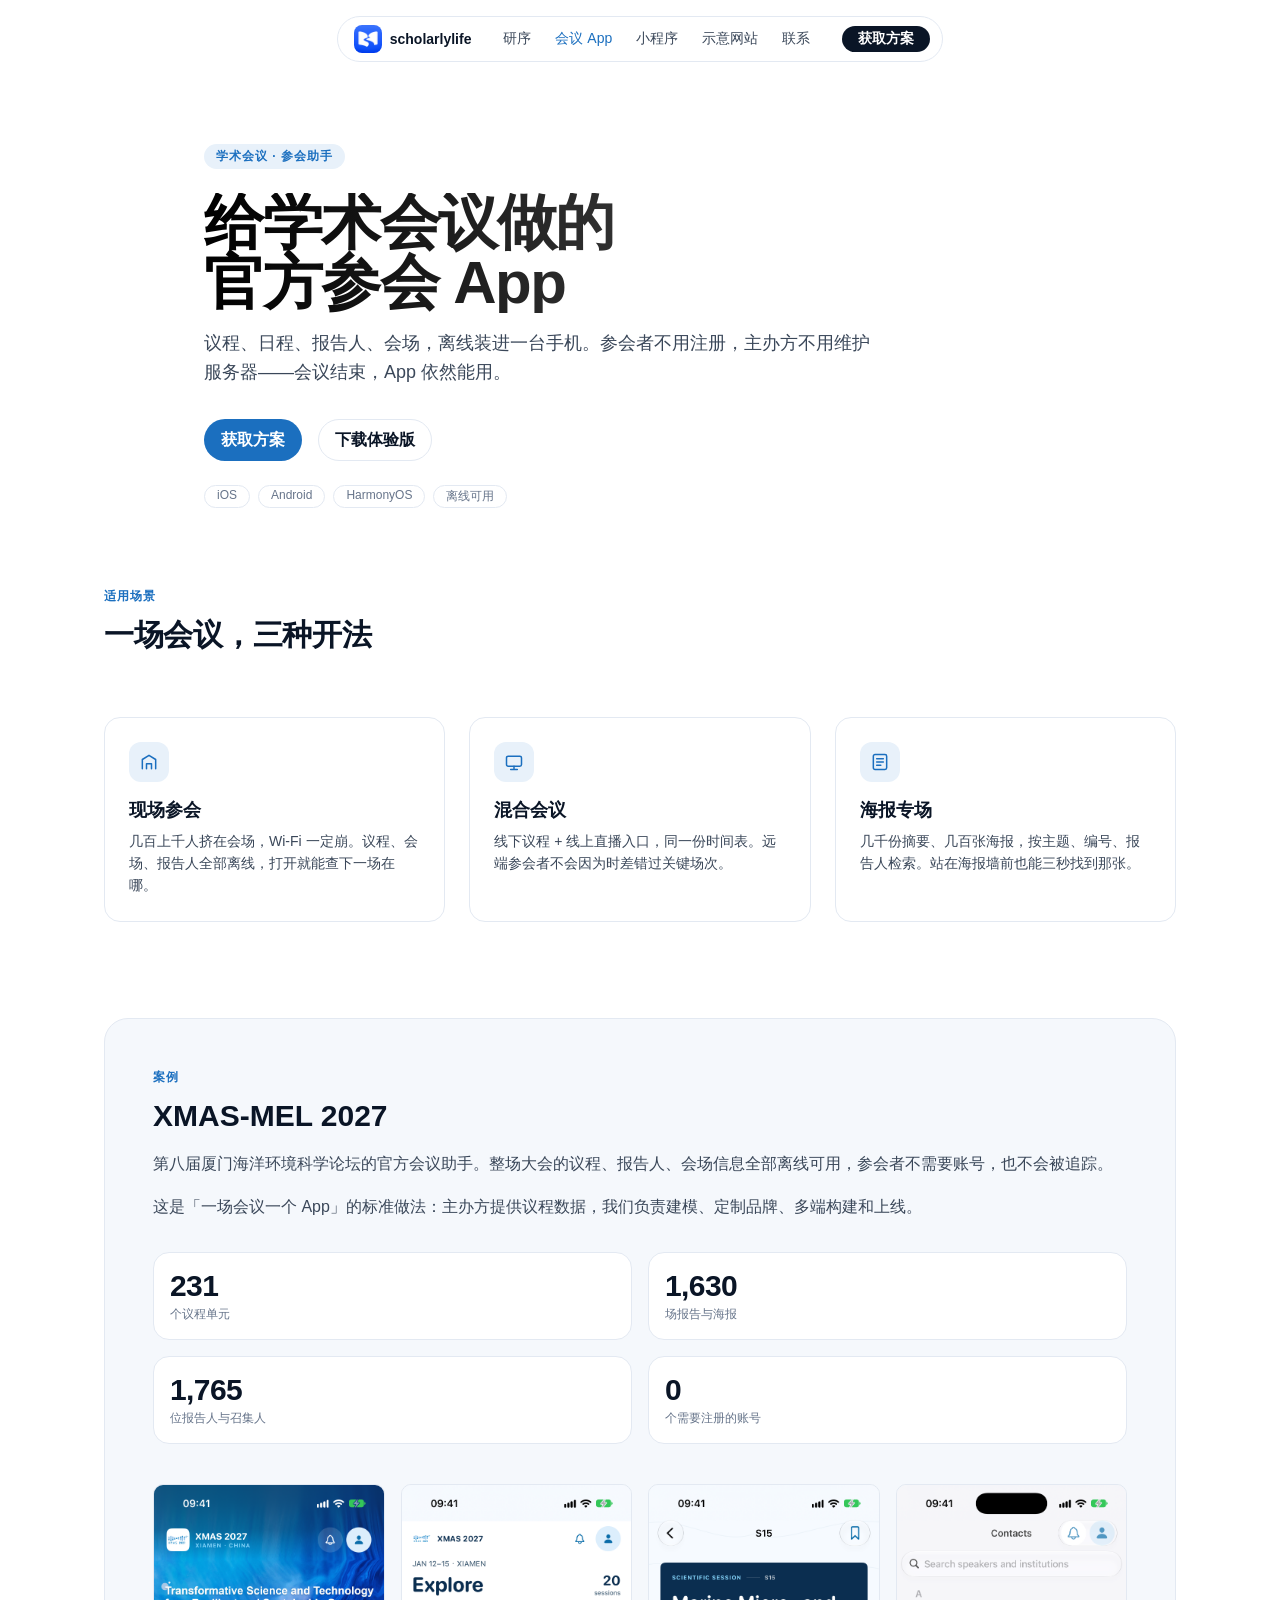
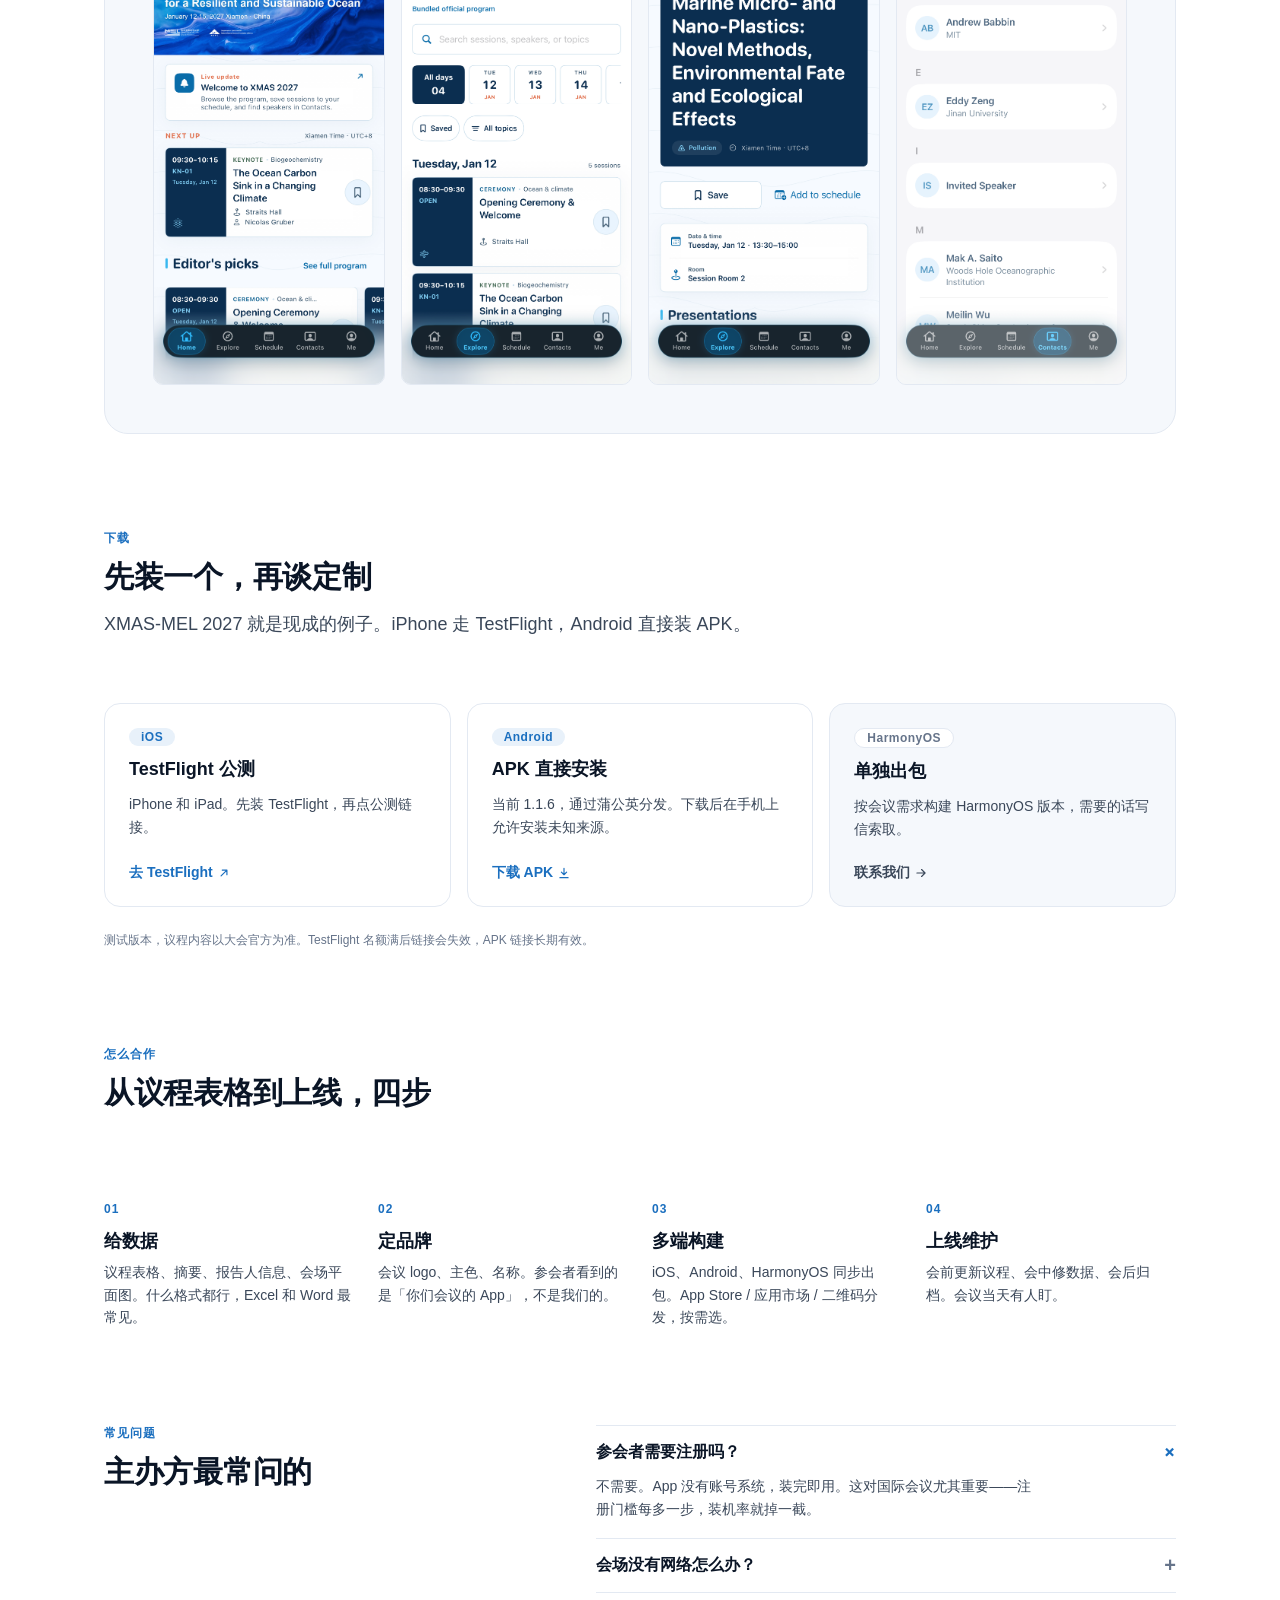
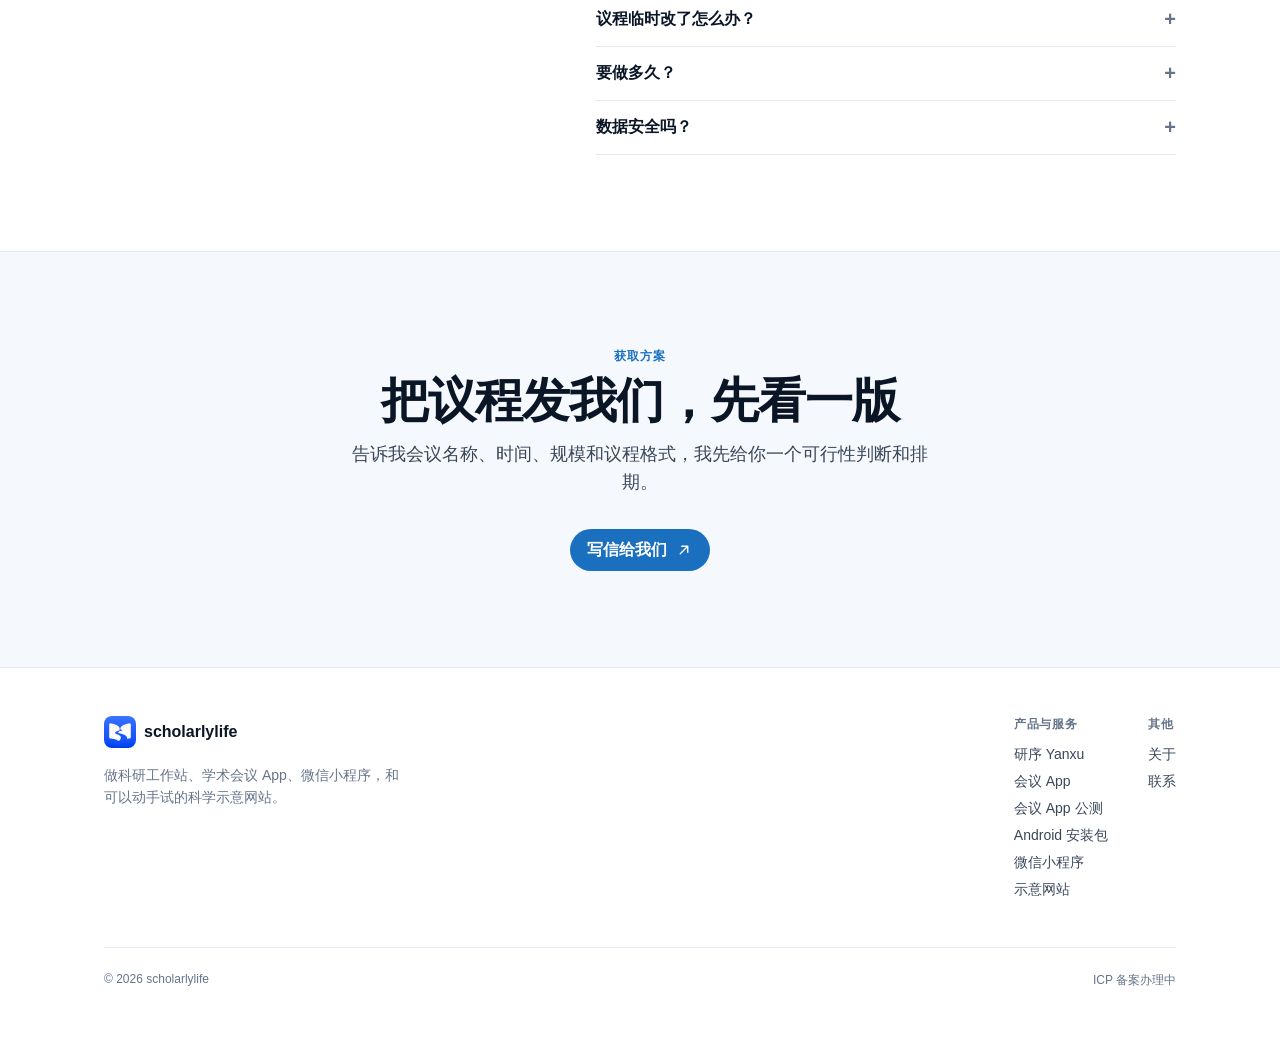
==== commit 7b1c0069: "Add WeChat mini program as a fourth business line" ====
--- a/conference/index.html
+++ b/conference/index.html
@@ -16,6 +16,7 @@
     <div class="nav-links">
       <a href="../yanxu/">研序</a>
       <a href="./" class="active">会议 App</a>
+      <a href="../miniprogram/">小程序</a>
       <a href="../studio/">示意网站</a>
       <a href="../#contact">联系</a>
     </div>
@@ -181,7 +182,7 @@
     <div class="foot-grid">
       <div>
         <div class="foot-brand"><img src="../assets/yanxu-icon.png" alt=""><b>scholarlylife</b></div>
-        <p>做科研工作站、学术会议 App，和可以动手试的科学示意网站。</p>
+        <p>做科研工作站、学术会议 App、微信小程序，和可以动手试的科学示意网站。</p>
       </div>
       <div class="foot-links">
         <div>
@@ -191,6 +192,7 @@
             <li><a href="./">会议 App</a></li>
             <li><a href="https://testflight.apple.com/join/Vf8QCPkp" target="_blank" rel="noopener">会议 App 公测</a></li>
             <li><a href="https://www.pgyer.com/xmas-android" target="_blank" rel="noopener">Android 安装包</a></li>
+            <li><a href="../miniprogram/">微信小程序</a></li>
             <li><a href="../studio/">示意网站</a></li>
           </ul>
         </div>
--- a/styles.css
+++ b/styles.css
@@ -412,6 +412,35 @@
 .download-card.muted .dl-cta{color:var(--ink-2)}
 .download-note{margin-top:var(--s-300);font-size:12px;line-height:1.6;color:var(--ink-3)}
 
+/* four business lines on the homepage + mini program gallery */
+.trio{grid-template-columns:repeat(4,minmax(0,1fr))}
+.cards4{grid-template-columns:repeat(4,minmax(0,1fr))}
+.shots3{display:grid;grid-template-columns:repeat(3,minmax(0,1fr));gap:var(--s-300)}
+
+@media (max-width:1100px){
+  .trio,.cards4{grid-template-columns:repeat(2,minmax(0,1fr))}
+  .shots3{grid-template-columns:repeat(2,minmax(0,1fr))}
+}
+@media (max-width:900px){
+  .shots3{grid-template-columns:repeat(2,minmax(0,1fr))}
+}
+@media (max-width:700px){
+  .shots3{
+    display:flex;
+    gap:var(--s-200);
+    overflow-x:auto;
+    scroll-snap-type:x mandatory;
+    -webkit-overflow-scrolling:touch;
+    margin:0 calc(-1 * var(--s-300));
+    padding:0 var(--s-300) var(--s-75);
+  }
+  .shots3 .shot-card{flex:0 0 78%;scroll-snap-align:start}
+  .shots3 .shot-card img{border-radius:20px}
+}
+@media (max-width:600px){
+  .trio,.cards4{grid-template-columns:minmax(0,1fr)}
+}
+
 @media (max-width:1100px){.shots4{grid-template-columns:repeat(2,minmax(0,1fr))}}
 @media (max-width:900px){
   .hero-split .hero-split-grid{grid-template-columns:minmax(0,1fr);gap:var(--s-600)}
